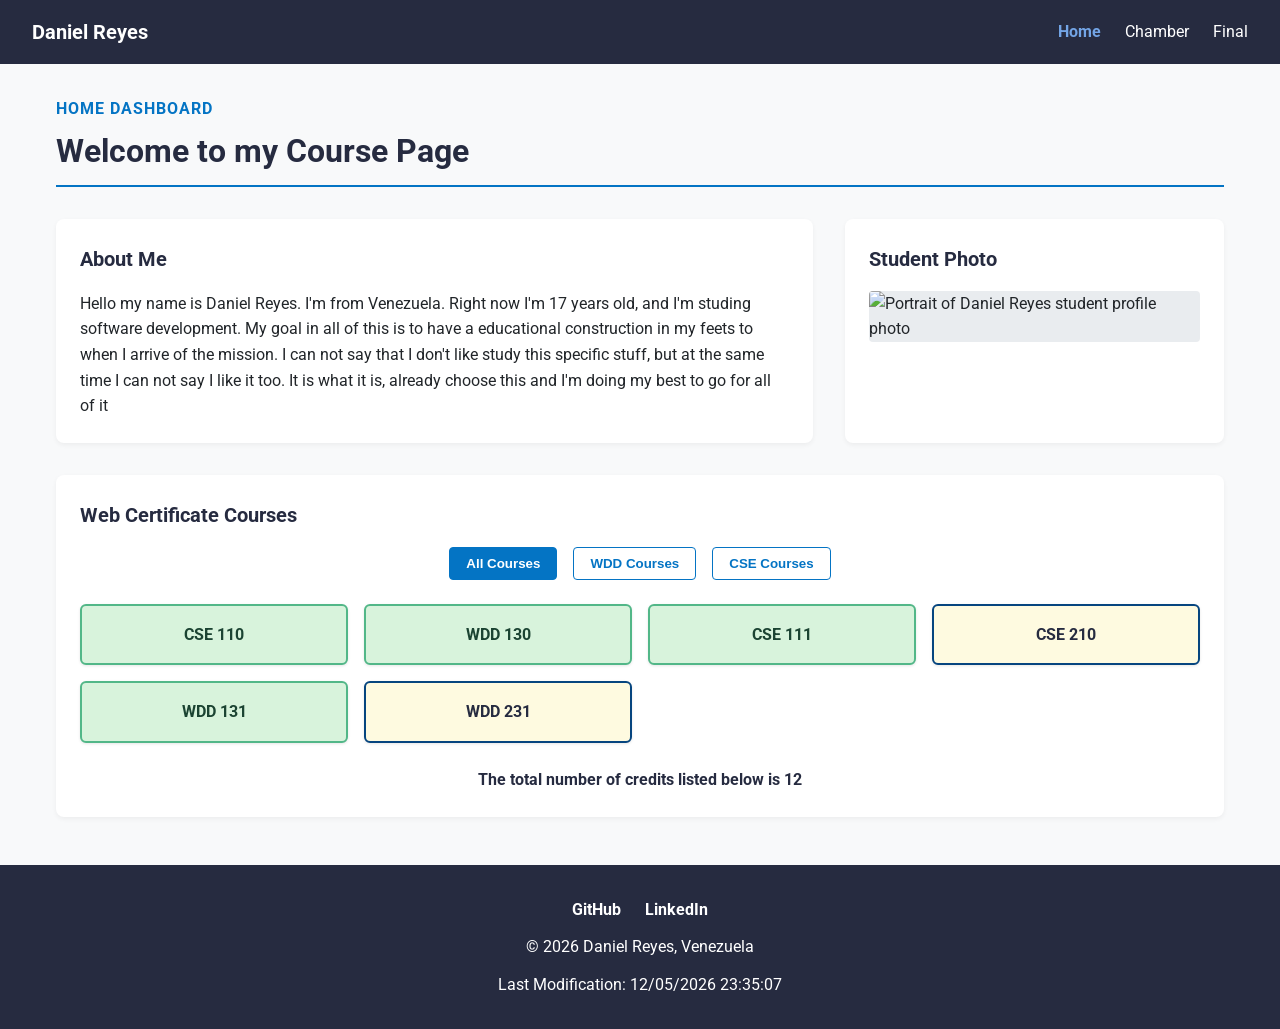
==== index.html @ 754c4720 "a" ====
<!DOCTYPE html>
<html lang="en">
<head>
    <meta charset="UTF-8">
    <meta name="viewport" content="width=device-width, initial-scale=1.0">
    <title>WDD 231 - Course Home Page</title>
    <meta name="description" content="Course home page for WDD 231 Web Frontend Development I at BYU-Idaho.">
    <meta name="author" content="Daniel Reyes">
    <link rel="preconnect" href="https://fonts.googleapis.com">
    <link rel="preconnect" href="https://fonts.gstatic.com" crossorigin>
    <link href="https://fonts.googleapis.com/css2?family=Roboto:wght@300;400;700&display=swap" rel="stylesheet">
    <link rel="stylesheet" href="styles/universal.css">
    <link rel="stylesheet" href="styles/main.css">
    <script src="scripts/main.js" defer></script>
</head>
<body>
    <header class="site-header">
        <div class="brand">
            <span class="site-title">Daniel Reyes</span>
            <button class="menu-toggle" id="menuToggle" aria-label="Toggle navigation menu">&#9776;</button>
        </div>
        <nav class="nav-bar" id="navBar">
            <ul class="nav-list">
                <li><a href="#" class="active">Home</a></li>
                <li><a href="#">Chamber</a></li>
                <li><a href="#">Final</a></li>
            </ul>
        </nav>
    </header>

    <main class="main-content">
        <section class="hero-section">
            <h2>Home Dashboard</h2>
            <h1>Welcome to my Course Page</h1>
        </section>

        <section class="profile-section">
            <div class="about-card">
                <h2>About Me</h2>
                <p>Hello my name is Daniel Reyes. I'm from Venezuela. Right now I'm 17 years old, and I'm studing software development. My goal in all of this is to have a educational construction in my feets to when I arrive of the mission. I can not say that I don't like study this specific stuff, but at the same time I can not say I like it too. It is what it is, already choose this and I'm doing my best to go for all of it</p>
            </div>
            <div class="photo-card">
                <h2>Student Photo</h2>
                <div class="photo-container">
                    <img src="images/studentphoto.jpeg" alt="Portrait of Daniel Reyes student profile photo">
                </div>
            </div>
        </section>

        <section class="courses-section">
            <h2>Web Certificate Courses</h2>
            <div class="filter-buttons">
                <button class="filter-btn active" data-filter="all">All Courses</button>
                <button class="filter-btn" data-filter="wdd">WDD Courses</button>
                <button class="filter-btn" data-filter="cse">CSE Courses</button>
            </div>
            <div class="courses-grid" id="coursesGrid"></div>
            <p class="credits-info" id="creditsInfo"></p>
        </section>
    </main>

    <footer class="site-footer">
        <div class="social-links">
            <a href="https://github.com" target="_blank" rel="noopener">GitHub</a>
            <a href="https://linkedin.com" target="_blank" rel="noopener">LinkedIn</a>
        </div>
        <p>&copy; <span id="currentYear"></span> Daniel Reyes, Venezuela</p>
        <p id="lastModified"></p>
    </footer>
</body>
</html>
---- styles/universal.css ----
* {
    box-sizing: border-box;
    margin: 0;
    padding: 0;
}

body {
    font-family: 'Roboto', sans-serif;
    background-color: #f8f9fa;
    color: #212529;
    line-height: 1.6;
}
---- styles/main.css ----
:root {
    --primary-color: #262B40;
    --secondary-color: #0474C4;
    --accent-color: #73A5E6;
    --bg-color: #f8f9fa;
    --card-bg: #ffffff;
    --text-color: #212529;
    --completed-bg: #d8f3dc;
    --completed-border: #52b788;
    --pending-bg: #fefae0;
    --pending-border: #06457F;
}

.site-header {
    background-color: var(--primary-color);
    color: #ffffff;
    display: flex;
    justify-content: space-between;
    align-items: center;
    padding: 1rem 2rem;
    position: relative;
}

.brand {
    display: flex;
    justify-content: space-between;
    align-items: center;
    width: 100%;
}

.site-title {
    font-size: 1.25rem;
    font-weight: 700;
}

.menu-toggle {
    background: none;
    border: none;
    color: #ffffff;
    font-size: 1.5rem;
    cursor: pointer;
    display: none;
}

.nav-list {
    list-style: none;
    display: flex;
    gap: 1.5rem;
}

.nav-list a {
    color: #ffffff;
    text-decoration: none;
    font-weight: 400;
    transition: color 0.2s ease;
}

.nav-list a:hover,
.nav-list a.active {
    color: var(--accent-color);
    font-weight: 700;
}

.main-content {
    max-width: 1200px;
    margin: 2rem auto;
    padding: 0 1rem;
    display: flex;
    flex-direction: column;
    gap: 2rem;
}

.hero-section h1 {
    font-size: 2rem;
    color: var(--primary-color);
    border-bottom: 2px solid var(--secondary-color);
    padding-bottom: 0.5rem;
}

.hero-section h2 {
    font-size: 1rem;
    color: var(--secondary-color);
    text-transform: uppercase;
    letter-spacing: 1px;
    margin-bottom: 0.25rem;
}

.profile-section {
    display: grid;
    grid-template-columns: 2fr 1fr;
    gap: 2rem;
}

.about-card, .photo-card, .courses-section {
    background-color: var(--card-bg);
    padding: 1.5rem;
    border-radius: 8px;
    box-shadow: 0 2px 5px rgba(0,0,0,0.05);
}

.about-card h2, .photo-card h2, .courses-section h2 {
    margin-bottom: 1rem;
    color: var(--primary-color);
    font-size: 1.25rem;
}

.photo-container {
    width: 100%;
    background-color: #e9ecef;
    border-radius: 4px;
    overflow: hidden;
    display: flex;
    justify-content: center;
    align-items: center;
}

.photo-container img {
    width: 100%;
    height: auto;
    display: block;
}

.filter-buttons {
    display: flex;
    gap: 1rem;
    margin-bottom: 1.5rem;
    justify-content: center;
}

.filter-btn {
    padding: 0.5rem 1rem;
    border: 1px solid var(--secondary-color);
    background-color: #ffffff;
    color: var(--secondary-color);
    cursor: pointer;
    border-radius: 4px;
    font-weight: 700;
    transition: all 0.2s ease;
}

.filter-btn:hover,
.filter-btn.active {
    background-color: var(--secondary-color);
    color: #ffffff;
}

.courses-grid {
    display: grid;
    grid-template-columns: repeat(auto-fit, minmax(220px, 1fr));
    gap: 1rem;
}

.course-card {
    padding: 1rem;
    border-radius: 6px;
    text-align: center;
    font-weight: 700;
    box-shadow: 0 1px 3px rgba(0,0,0,0.1);
}

.course-card.completed {
    background-color: var(--completed-bg);
    border: 2px solid var(--completed-border);
    color: #1b4332;
}

.course-card.pending {
    background-color: var(--pending-bg);
    border: 2px solid var(--pending-border);
    color: var(--primary-color);
}

.credits-info {
    margin-top: 1.5rem;
    text-align: center;
    font-weight: 700;
    color: var(--primary-color);
}

.site-footer {
    background-color: var(--primary-color);
    color: #ffffff;
    text-align: center;
    padding: 2rem 1rem;
    margin-top: 3rem;
    display: flex;
    flex-direction: column;
    gap: 0.75rem;
}

.social-links {
    display: flex;
    justify-content: center;
    gap: 1.5rem;
}

.social-links a {
    color: #ffffff;
    text-decoration: none;
    font-weight: 700;
}

.social-links a:hover {
    color: var(--accent-color);
}

@media (max-width: 768px) {
    .menu-toggle {
        display: block;
    }

    .nav-bar {
        display: none;
        width: 100%;
        position: absolute;
        top: 100%;
        left: 0;
        background-color: var(--primary-color);
        padding: 1rem 0;
        box-shadow: 0 4px 6px rgba(0,0,0,0.1);
    }

    .nav-bar.show {
        display: block;
    }

    .nav-list {
        flex-direction: column;
        align-items: center;
        gap: 1rem;
    }

    .profile-section {
        grid-template-columns: 1fr;
    }
}
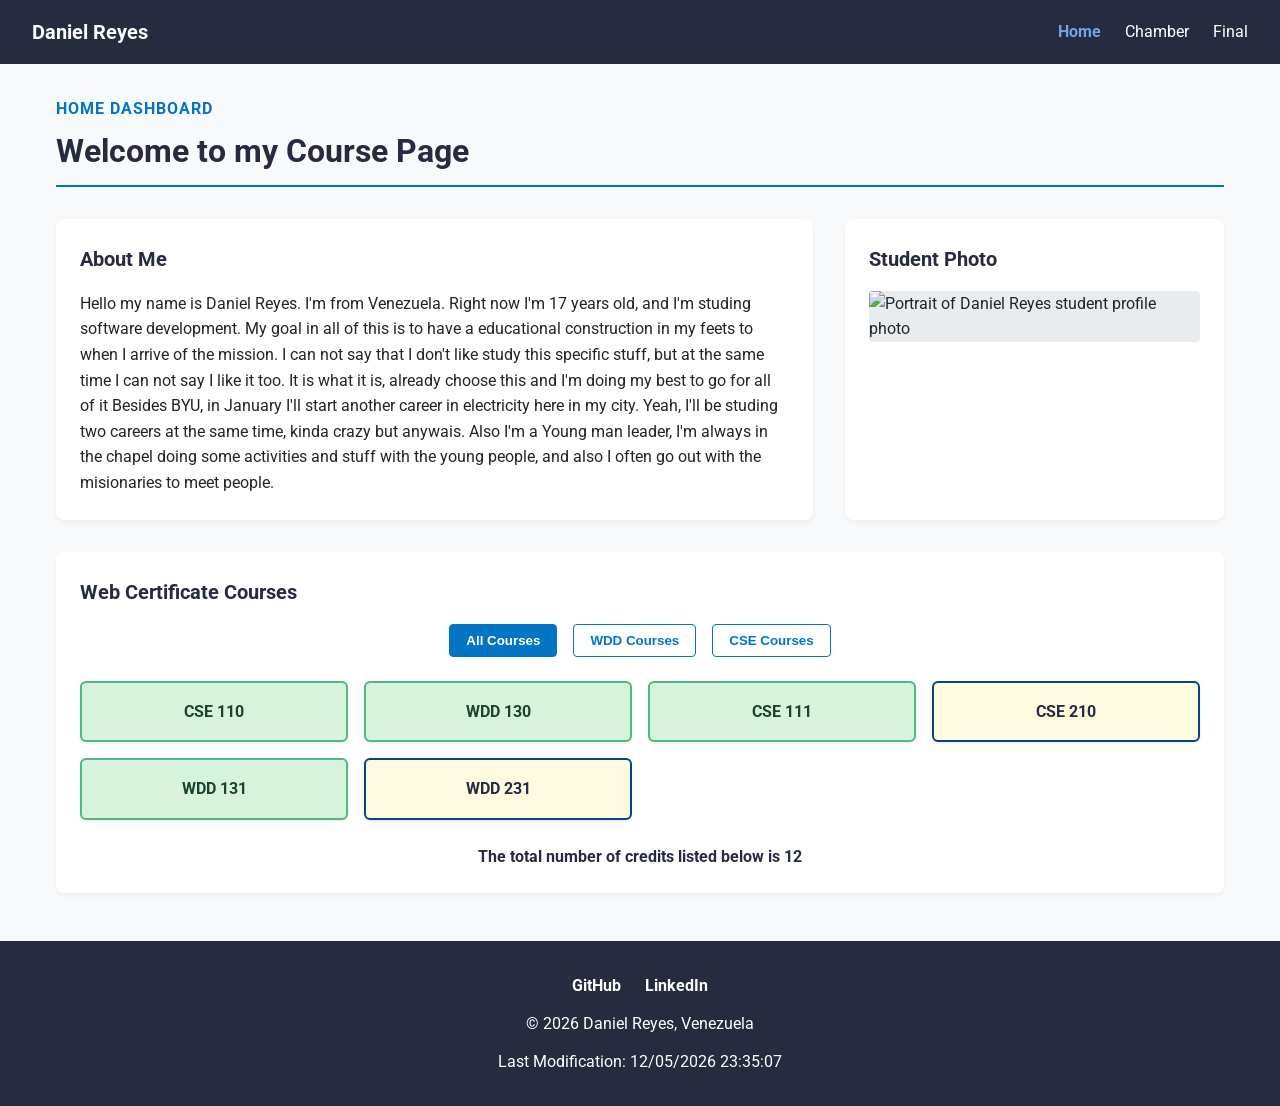
==== commit 6798568f: "a" ====
--- a/index.html
+++ b/index.html
@@ -37,7 +37,10 @@
         <section class="profile-section">
             <div class="about-card">
                 <h2>About Me</h2>
-                <p>Hello my name is Daniel Reyes. I'm from Venezuela. Right now I'm 17 years old, and I'm studing software development. My goal in all of this is to have a educational construction in my feets to when I arrive of the mission. I can not say that I don't like study this specific stuff, but at the same time I can not say I like it too. It is what it is, already choose this and I'm doing my best to go for all of it</p>
+                <p>Hello my name is Daniel Reyes. I'm from Venezuela. Right now I'm 17 years old, and I'm studing software development. My goal in all of this is to have a educational construction in my feets to when I arrive of the mission. I can not say that I don't like study this specific stuff, but at the same time I can not say I like it too. It is what it is, already choose this and I'm doing my best to go for all of it
+                    Besides BYU, in January I'll start another career in electricity here in my city. Yeah, I'll be studing two careers at the same time, kinda crazy but anywais.
+                    Also I'm a Young man leader, I'm always in the chapel doing some activities and stuff with the young people, and also I often go out with the misionaries to meet people.
+                </p>
             </div>
             <div class="photo-card">
                 <h2>Student Photo</h2>
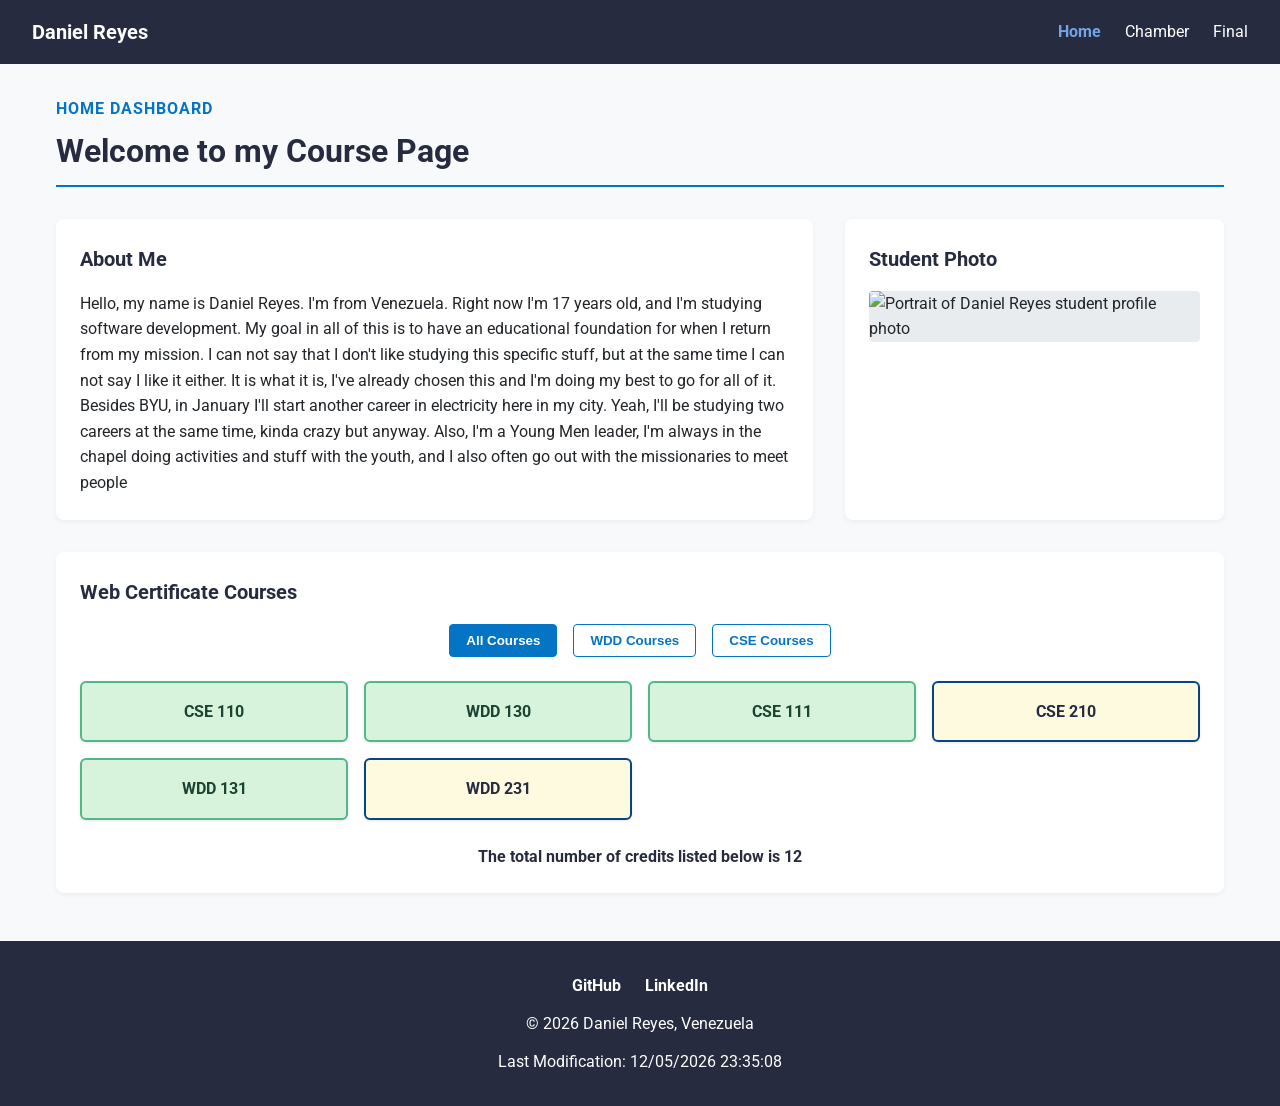
==== commit df2f3b2d: "aa" ====
--- a/index.html
+++ b/index.html
@@ -37,9 +37,12 @@
         <section class="profile-section">
             <div class="about-card">
                 <h2>About Me</h2>
-                <p>Hello my name is Daniel Reyes. I'm from Venezuela. Right now I'm 17 years old, and I'm studing software development. My goal in all of this is to have a educational construction in my feets to when I arrive of the mission. I can not say that I don't like study this specific stuff, but at the same time I can not say I like it too. It is what it is, already choose this and I'm doing my best to go for all of it
-                    Besides BYU, in January I'll start another career in electricity here in my city. Yeah, I'll be studing two careers at the same time, kinda crazy but anywais.
-                    Also I'm a Young man leader, I'm always in the chapel doing some activities and stuff with the young people, and also I often go out with the misionaries to meet people.
+                <p>Hello, my name is Daniel Reyes. I'm from Venezuela. Right now I'm 17 years old, and I'm studying software development. My goal in all of this is to have an educational foundation for when I return from my mission. I can not say that I don't like studying this specific stuff, but at the same time I can not say I like it either.
+                     It is what it is, I've already chosen this and I'm doing my best to go for all of it.
+                      Besides BYU, in January I'll start another career in electricity here in my city. Yeah, I'll be studying
+                       two careers at the same time, kinda crazy but anyway. Also, I'm a Young Men leader, I'm always in the
+                        chapel doing activities and stuff with the youth, and I also often go out with the missionaries to meet
+                         people
                 </p>
             </div>
             <div class="photo-card">
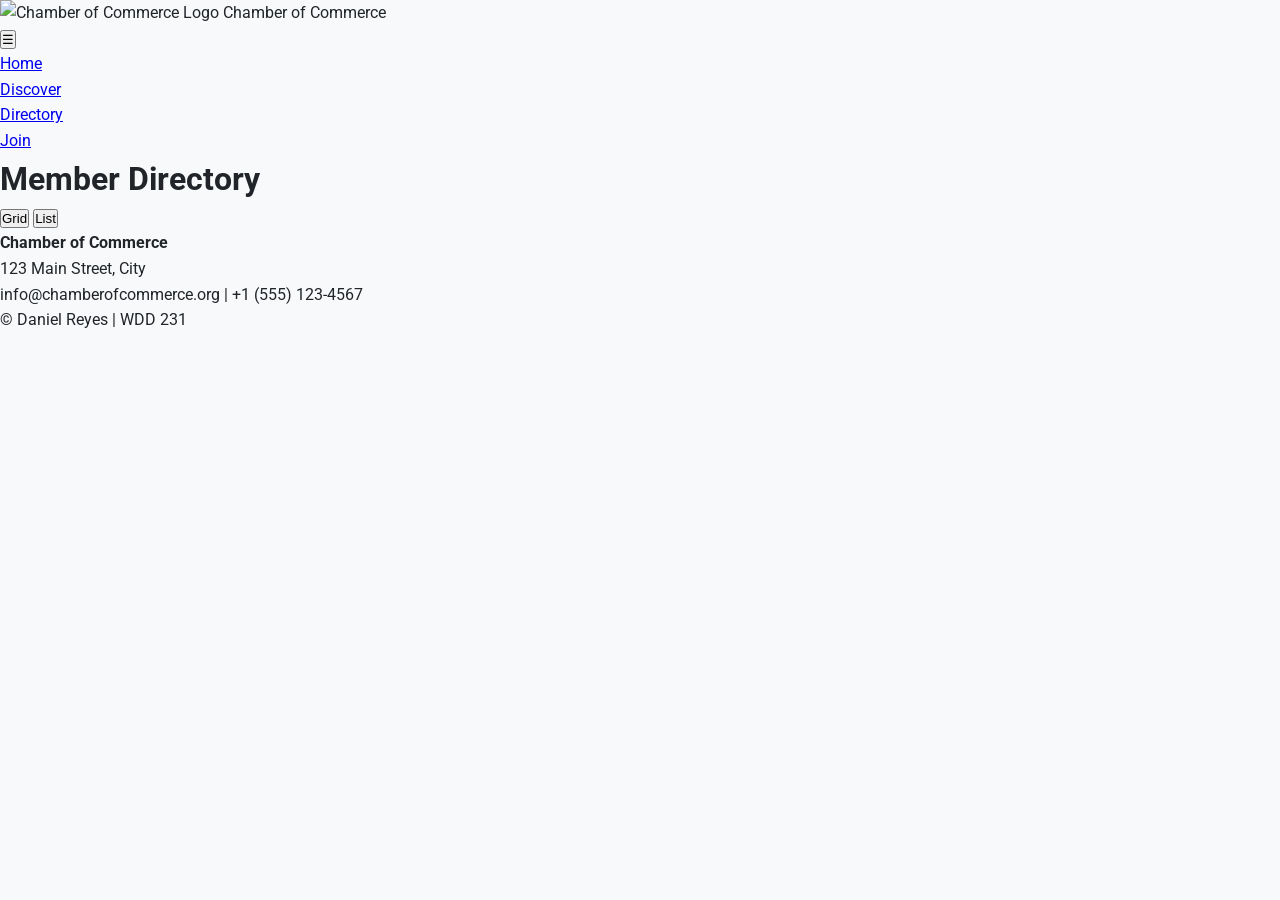
==== commit 48acbcf5: "a" ====
--- a/index.html
+++ b/index.html
@@ -3,75 +3,60 @@
 <head>
     <meta charset="UTF-8">
     <meta name="viewport" content="width=device-width, initial-scale=1.0">
-    <title>WDD 231 - Course Home Page</title>
-    <meta name="description" content="Course home page for WDD 231 Web Frontend Development I at BYU-Idaho.">
+    <title>Member Directory - Chamber of Commerce</title>
+    <meta name="description" content="Official directory of businesses and member partners of the Chamber of Commerce. Find local partners, membership levels, and contact details.">
     <meta name="author" content="Daniel Reyes">
+    <meta property="og:title" content="Member Directory - Chamber of Commerce Partners">
+    <meta property="og:description" content="Explore the official directory of local businesses and partners in our Chamber of Commerce. Connect with trusted services and community members today.">
+    <meta property="og:image" content="https://TU-USUARIO.github.io/wdd231/chamber/images/logo.svg">
+    <meta property="og:url" content="https://TU-USUARIO.github.io/wdd231/chamber/directory.html">
+    <meta property="og:type" content="website">
+    <link rel="icon" href="images/logo.svg">
     <link rel="preconnect" href="https://fonts.googleapis.com">
     <link rel="preconnect" href="https://fonts.gstatic.com" crossorigin>
-    <link href="https://fonts.googleapis.com/css2?family=Roboto:wght@300;400;700&display=swap" rel="stylesheet">
-    <link rel="stylesheet" href="styles/universal.css">
-    <link rel="stylesheet" href="styles/main.css">
-    <script src="scripts/main.js" defer></script>
+    <link href="https://fonts.googleapis.com/css2?family=Roboto:wght@400;700&display=swap" rel="stylesheet">
+    <link rel="stylesheet" href="styles/base.css">
+    <link rel="stylesheet" href="styles/chamber.css">
+    <script src="scripts/chamber.js" defer></script>
 </head>
 <body>
     <header class="site-header">
-        <div class="brand">
-            <span class="site-title">Daniel Reyes</span>
-            <button class="menu-toggle" id="menuToggle" aria-label="Toggle navigation menu">&#9776;</button>
+        <div class="brand-container">
+            <img src="images/logo.svg" alt="Chamber of Commerce Logo" class="site-logo">
+            <span class="site-title">Chamber of Commerce</span>
         </div>
-        <nav class="nav-bar" id="navBar">
-            <ul class="nav-list">
-                <li><a href="#" class="active">Home</a></li>
-                <li><a href="#">Chamber</a></li>
-                <li><a href="#">Final</a></li>
+        <button class="menu-toggle" id="menuToggle" aria-label="Toggle navigation menu">&#9776;</button>
+        <nav class="nav-container">
+            <ul class="nav-list" id="navList">
+                <li><a href="index.html">Home</a></li>
+                <li><a href="discover.html">Discover</a></li>
+                <li><a href="directory.html" class="active">Directory</a></li>
+                <li><a href="join.html">Join</a></li>
             </ul>
         </nav>
     </header>
 
     <main class="main-content">
-        <section class="hero-section">
-            <h2>Home Dashboard</h2>
-            <h1>Welcome to my Course Page</h1>
-        </section>
+        <h1>Member Directory</h1>
+        
+        <div class="view-toggle">
+            <button class="view-btn active" id="gridBtn" aria-label="Grid view">Grid</button>
+            <button class="view-btn" id="listBtn" aria-label="List view">List</button>
+        </div>
 
-        <section class="profile-section">
-            <div class="about-card">
-                <h2>About Me</h2>
-                <p>Hello, my name is Daniel Reyes. I'm from Venezuela. Right now I'm 17 years old, and I'm studying software development. My goal in all of this is to have an educational foundation for when I return from my mission. I can not say that I don't like studying this specific stuff, but at the same time I can not say I like it either.
-                     It is what it is, I've already chosen this and I'm doing my best to go for all of it.
-                      Besides BYU, in January I'll start another career in electricity here in my city. Yeah, I'll be studying
-                       two careers at the same time, kinda crazy but anyway. Also, I'm a Young Men leader, I'm always in the
-                        chapel doing activities and stuff with the youth, and I also often go out with the missionaries to meet
-                         people
-                </p>
-            </div>
-            <div class="photo-card">
-                <h2>Student Photo</h2>
-                <div class="photo-container">
-                    <img src="images/studentphoto.jpeg" alt="Portrait of Daniel Reyes student profile photo">
-                </div>
-            </div>
-        </section>
-
-        <section class="courses-section">
-            <h2>Web Certificate Courses</h2>
-            <div class="filter-buttons">
-                <button class="filter-btn active" data-filter="all">All Courses</button>
-                <button class="filter-btn" data-filter="wdd">WDD Courses</button>
-                <button class="filter-btn" data-filter="cse">CSE Courses</button>
-            </div>
-            <div class="courses-grid" id="coursesGrid"></div>
-            <p class="credits-info" id="creditsInfo"></p>
-        </section>
+        <div class="members-grid grid" id="membersContainer"></div>
     </main>
 
     <footer class="site-footer">
-        <div class="social-links">
-            <a href="https://github.com" target="_blank" rel="noopener">GitHub</a>
-            <a href="https://linkedin.com" target="_blank" rel="noopener">LinkedIn</a>
+        <div class="footer-info">
+            <p><strong>Chamber of Commerce</strong></p>
+            <p>123 Main Street, City</p>
+            <p>info@chamberofcommerce.org | +1 (555) 123-4567</p>
         </div>
-        <p>&copy; <span id="currentYear"></span> Daniel Reyes, Venezuela</p>
-        <p id="lastModified"></p>
+        <div class="footer-meta">
+            <p>&copy; <span id="currentYear"></span> Daniel Reyes | WDD 231</p>
+            <p id="lastModified"></p>
+        </div>
     </footer>
 </body>
 </html>
--- a/styles/base.css
+++ b/styles/base.css
@@ -0,0 +1,12 @@
+* {
+    box-sizing: border-box;
+    margin: 0;
+    padding: 0;
+}
+
+body {
+    font-family: 'Roboto', sans-serif;
+    background-color: #f8f9fa;
+    color: #212529;
+    line-height: 1.6;
+}
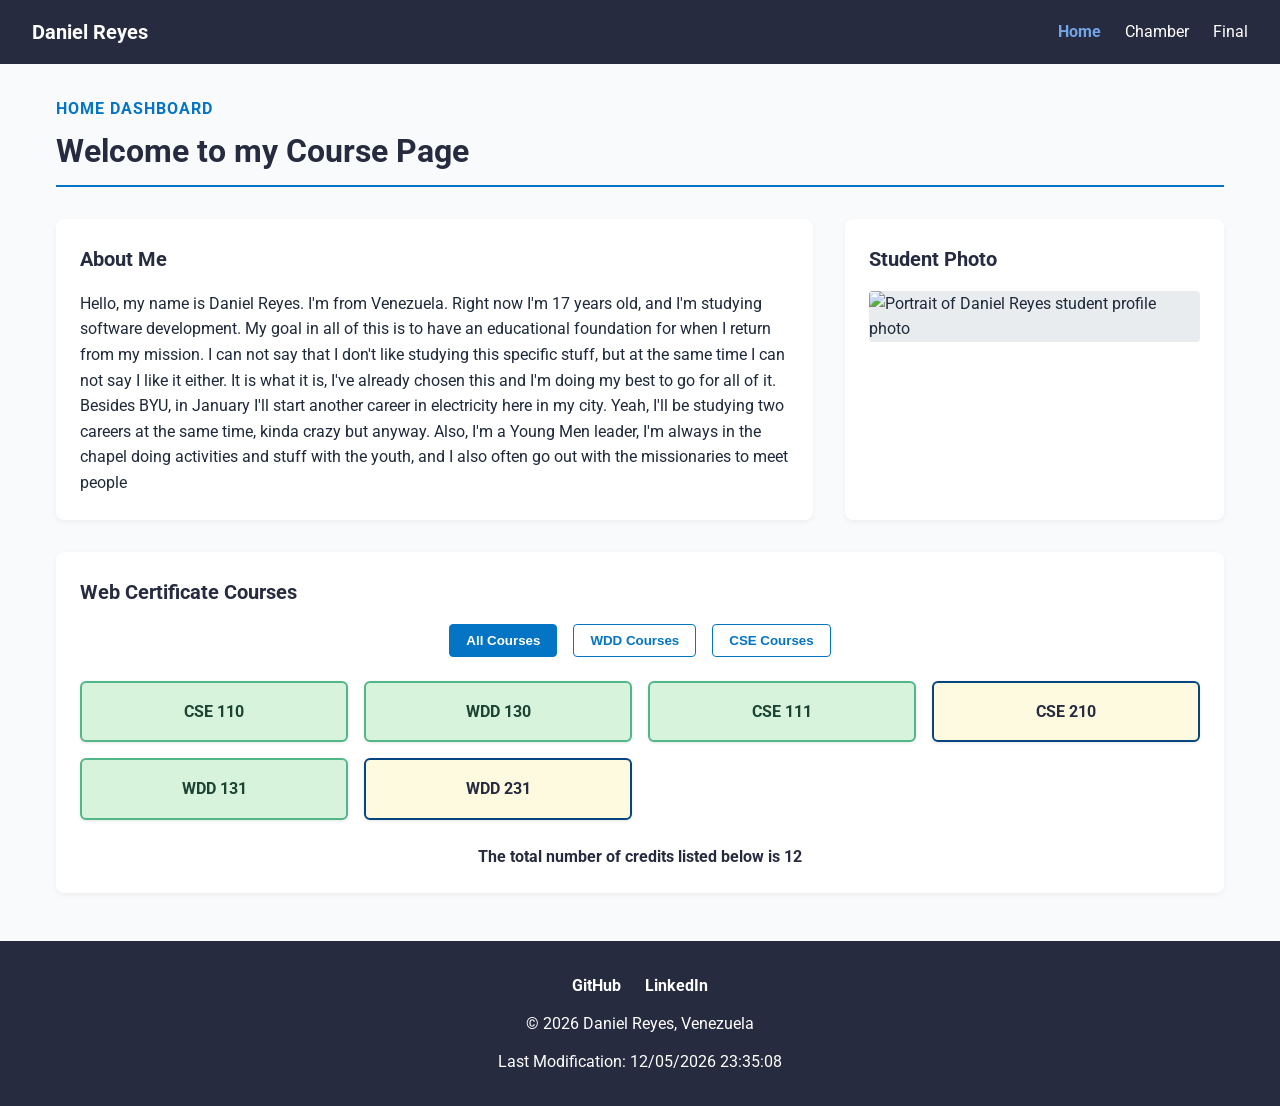
==== commit a9783231: "aa" ====
--- a/index.html
+++ b/index.html
@@ -1,62 +1,77 @@
-<!DOCTYPE html>
-<html lang="en">
-<head>
-    <meta charset="UTF-8">
-    <meta name="viewport" content="width=device-width, initial-scale=1.0">
-    <title>Member Directory - Chamber of Commerce</title>
-    <meta name="description" content="Official directory of businesses and member partners of the Chamber of Commerce. Find local partners, membership levels, and contact details.">
-    <meta name="author" content="Daniel Reyes">
-    <meta property="og:title" content="Member Directory - Chamber of Commerce Partners">
-    <meta property="og:description" content="Explore the official directory of local businesses and partners in our Chamber of Commerce. Connect with trusted services and community members today.">
-    <meta property="og:image" content="https://TU-USUARIO.github.io/wdd231/chamber/images/logo.svg">
-    <meta property="og:url" content="https://TU-USUARIO.github.io/wdd231/chamber/directory.html">
-    <meta property="og:type" content="website">
-    <link rel="icon" href="images/logo.svg">
-    <link rel="preconnect" href="https://fonts.googleapis.com">
-    <link rel="preconnect" href="https://fonts.gstatic.com" crossorigin>
-    <link href="https://fonts.googleapis.com/css2?family=Roboto:wght@400;700&display=swap" rel="stylesheet">
-    <link rel="stylesheet" href="styles/base.css">
-    <link rel="stylesheet" href="styles/chamber.css">
-    <script src="scripts/chamber.js" defer></script>
-</head>
-<body>
-    <header class="site-header">
-        <div class="brand-container">
-            <img src="images/logo.svg" alt="Chamber of Commerce Logo" class="site-logo">
-            <span class="site-title">Chamber of Commerce</span>
-        </div>
-        <button class="menu-toggle" id="menuToggle" aria-label="Toggle navigation menu">&#9776;</button>
-        <nav class="nav-container">
-            <ul class="nav-list" id="navList">
-                <li><a href="index.html">Home</a></li>
-                <li><a href="discover.html">Discover</a></li>
-                <li><a href="directory.html" class="active">Directory</a></li>
-                <li><a href="join.html">Join</a></li>
-            </ul>
-        </nav>
-    </header>
+    <!DOCTYPE html>
+    <html lang="en">
+    <head>
+        <meta charset="UTF-8">
+        <meta name="viewport" content="width=device-width, initial-scale=1.0">
+        <title>WDD 231 - Course Home Page</title>
+        <meta name="description" content="Course home page for WDD 231 Web Frontend Development I at BYU-Idaho.">
+        <meta name="author" content="Daniel Reyes">
+        <link rel="preconnect" href="https://fonts.googleapis.com">
+        <link rel="preconnect" href="https://fonts.gstatic.com" crossorigin>
+        <link href="https://fonts.googleapis.com/css2?family=Roboto:wght@300;400;700&display=swap" rel="stylesheet">
+        <link rel="stylesheet" href="styles/base.css">
+        <link rel="stylesheet" href="styles/main.css">
+        <script src="scripts/main.js" defer></script>
+    </head>
+    <body>
+        <header class="site-header">
+            <div class="brand">
+                <span class="site-title">Daniel Reyes</span>
+                <button class="menu-toggle" id="menuToggle" aria-label="Toggle navigation menu">&#9776;</button>
+            </div>
+            <nav class="nav-bar" id="navBar">
+                <ul class="nav-list">
+                    <li><a href="#" class="active">Home</a></li>
+                    <li><a href="#">Chamber</a></li>
+                    <li><a href="#">Final</a></li>
+                </ul>
+            </nav>
+        </header>
 
-    <main class="main-content">
-        <h1>Member Directory</h1>
-        
-        <div class="view-toggle">
-            <button class="view-btn active" id="gridBtn" aria-label="Grid view">Grid</button>
-            <button class="view-btn" id="listBtn" aria-label="List view">List</button>
-        </div>
+        <main class="main-content">
+            <section class="hero-section">
+                <h2>Home Dashboard</h2>
+                <h1>Welcome to my Course Page</h1>
+            </section>
 
-        <div class="members-grid grid" id="membersContainer"></div>
-    </main>
+            <section class="profile-section">
+                <div class="about-card">
+                    <h2>About Me</h2>
+                    <p>Hello, my name is Daniel Reyes. I'm from Venezuela. Right now I'm 17 years old, and I'm studying software development. My goal in all of this is to have an educational foundation for when I return from my mission. I can not say that I don't like studying this specific stuff, but at the same time I can not say I like it either.
+                        It is what it is, I've already chosen this and I'm doing my best to go for all of it.
+                        Besides BYU, in January I'll start another career in electricity here in my city. Yeah, I'll be studying
+                        two careers at the same time, kinda crazy but anyway. Also, I'm a Young Men leader, I'm always in the
+                            chapel doing activities and stuff with the youth, and I also often go out with the missionaries to meet
+                            people
+                    </p>
+                </div>
+                <div class="photo-card">
+                    <h2>Student Photo</h2>
+                    <div class="photo-container">
+                        <img src="images/studentphoto.jpeg" alt="Portrait of Daniel Reyes student profile photo">
+                    </div>
+                </div>
+            </section>
 
-    <footer class="site-footer">
-        <div class="footer-info">
-            <p><strong>Chamber of Commerce</strong></p>
-            <p>123 Main Street, City</p>
-            <p>info@chamberofcommerce.org | +1 (555) 123-4567</p>
-        </div>
-        <div class="footer-meta">
-            <p>&copy; <span id="currentYear"></span> Daniel Reyes | WDD 231</p>
+            <section class="courses-section">
+                <h2>Web Certificate Courses</h2>
+                <div class="filter-buttons">
+                    <button class="filter-btn active" data-filter="all">All Courses</button>
+                    <button class="filter-btn" data-filter="wdd">WDD Courses</button>
+                    <button class="filter-btn" data-filter="cse">CSE Courses</button>
+                </div>
+                <div class="courses-grid" id="coursesGrid"></div>
+                <p class="credits-info" id="creditsInfo"></p>
+            </section>
+        </main>
+
+        <footer class="site-footer">
+            <div class="social-links">
+                <a href="https://github.com" target="_blank" rel="noopener">GitHub</a>
+                <a href="https://linkedin.com" target="_blank" rel="noopener">LinkedIn</a>
+            </div>
+            <p>&copy; <span id="currentYear"></span> Daniel Reyes, Venezuela</p>
             <p id="lastModified"></p>
-        </div>
-    </footer>
-</body>
-</html>+        </footer>
+    </body>
+    </html>
--- a/styles/base.css
+++ b/styles/base.css
@@ -6,7 +6,7 @@
 
 body {
     font-family: 'Roboto', sans-serif;
-    background-color: #f8f9fa;
-    color: #212529;
+    background-color: #f8fafc;
+    color: #1e293b;
     line-height: 1.6;
 }
--- a/styles/main.css
+++ b/styles/main.css
@@ -0,0 +1,236 @@
+:root {
+    --primary-color: #262B40;
+    --secondary-color: #0474C4;
+    --accent-color: #73A5E6;
+    --bg-color: #f8f9fa;
+    --card-bg: #ffffff;
+    --text-color: #212529;
+    --completed-bg: #d8f3dc;
+    --completed-border: #52b788;
+    --pending-bg: #fefae0;
+    --pending-border: #06457F;
+}
+
+.site-header {
+    background-color: var(--primary-color);
+    color: #ffffff;
+    display: flex;
+    justify-content: space-between;
+    align-items: center;
+    padding: 1rem 2rem;
+    position: relative;
+}
+
+.brand {
+    display: flex;
+    justify-content: space-between;
+    align-items: center;
+    width: 100%;
+}
+
+.site-title {
+    font-size: 1.25rem;
+    font-weight: 700;
+}
+
+.menu-toggle {
+    background: none;
+    border: none;
+    color: #ffffff;
+    font-size: 1.5rem;
+    cursor: pointer;
+    display: none;
+}
+
+.nav-list {
+    list-style: none;
+    display: flex;
+    gap: 1.5rem;
+}
+
+.nav-list a {
+    color: #ffffff;
+    text-decoration: none;
+    font-weight: 400;
+    transition: color 0.2s ease;
+}
+
+.nav-list a:hover,
+.nav-list a.active {
+    color: var(--accent-color);
+    font-weight: 700;
+}
+
+.main-content {
+    max-width: 1200px;
+    margin: 2rem auto;
+    padding: 0 1rem;
+    display: flex;
+    flex-direction: column;
+    gap: 2rem;
+}
+
+.hero-section h1 {
+    font-size: 2rem;
+    color: var(--primary-color);
+    border-bottom: 2px solid var(--secondary-color);
+    padding-bottom: 0.5rem;
+}
+
+.hero-section h2 {
+    font-size: 1rem;
+    color: var(--secondary-color);
+    text-transform: uppercase;
+    letter-spacing: 1px;
+    margin-bottom: 0.25rem;
+}
+
+.profile-section {
+    display: grid;
+    grid-template-columns: 2fr 1fr;
+    gap: 2rem;
+}
+
+.about-card, .photo-card, .courses-section {
+    background-color: var(--card-bg);
+    padding: 1.5rem;
+    border-radius: 8px;
+    box-shadow: 0 2px 5px rgba(0,0,0,0.05);
+}
+
+.about-card h2, .photo-card h2, .courses-section h2 {
+    margin-bottom: 1rem;
+    color: var(--primary-color);
+    font-size: 1.25rem;
+}
+
+.photo-container {
+    width: 100%;
+    background-color: #e9ecef;
+    border-radius: 4px;
+    overflow: hidden;
+    display: flex;
+    justify-content: center;
+    align-items: center;
+}
+
+.photo-container img {
+    width: 100%;
+    height: auto;
+    display: block;
+}
+
+.filter-buttons {
+    display: flex;
+    gap: 1rem;
+    margin-bottom: 1.5rem;
+    justify-content: center;
+}
+
+.filter-btn {
+    padding: 0.5rem 1rem;
+    border: 1px solid var(--secondary-color);
+    background-color: #ffffff;
+    color: var(--secondary-color);
+    cursor: pointer;
+    border-radius: 4px;
+    font-weight: 700;
+    transition: all 0.2s ease;
+}
+
+.filter-btn:hover,
+.filter-btn.active {
+    background-color: var(--secondary-color);
+    color: #ffffff;
+}
+
+.courses-grid {
+    display: grid;
+    grid-template-columns: repeat(auto-fit, minmax(220px, 1fr));
+    gap: 1rem;
+}
+
+.course-card {
+    padding: 1rem;
+    border-radius: 6px;
+    text-align: center;
+    font-weight: 700;
+    box-shadow: 0 1px 3px rgba(0,0,0,0.1);
+}
+
+.course-card.completed {
+    background-color: var(--completed-bg);
+    border: 2px solid var(--completed-border);
+    color: #1b4332;
+}
+
+.course-card.pending {
+    background-color: var(--pending-bg);
+    border: 2px solid var(--pending-border);
+    color: var(--primary-color);
+}
+
+.credits-info {
+    margin-top: 1.5rem;
+    text-align: center;
+    font-weight: 700;
+    color: var(--primary-color);
+}
+
+.site-footer {
+    background-color: var(--primary-color);
+    color: #ffffff;
+    text-align: center;
+    padding: 2rem 1rem;
+    margin-top: 3rem;
+    display: flex;
+    flex-direction: column;
+    gap: 0.75rem;
+}
+
+.social-links {
+    display: flex;
+    justify-content: center;
+    gap: 1.5rem;
+}
+
+.social-links a {
+    color: #ffffff;
+    text-decoration: none;
+    font-weight: 700;
+}
+
+.social-links a:hover {
+    color: var(--accent-color);
+}
+
+@media (max-width: 768px) {
+    .menu-toggle {
+        display: block;
+    }
+
+    .nav-bar {
+        display: none;
+        width: 100%;
+        position: absolute;
+        top: 100%;
+        left: 0;
+        background-color: var(--primary-color);
+        padding: 1rem 0;
+        box-shadow: 0 4px 6px rgba(0,0,0,0.1);
+    }
+
+    .nav-bar.show {
+        display: block;
+    }
+
+    .nav-list {
+        flex-direction: column;
+        align-items: center;
+        gap: 1rem;
+    }
+
+    .profile-section {
+        grid-template-columns: 1fr;
+    }
+}
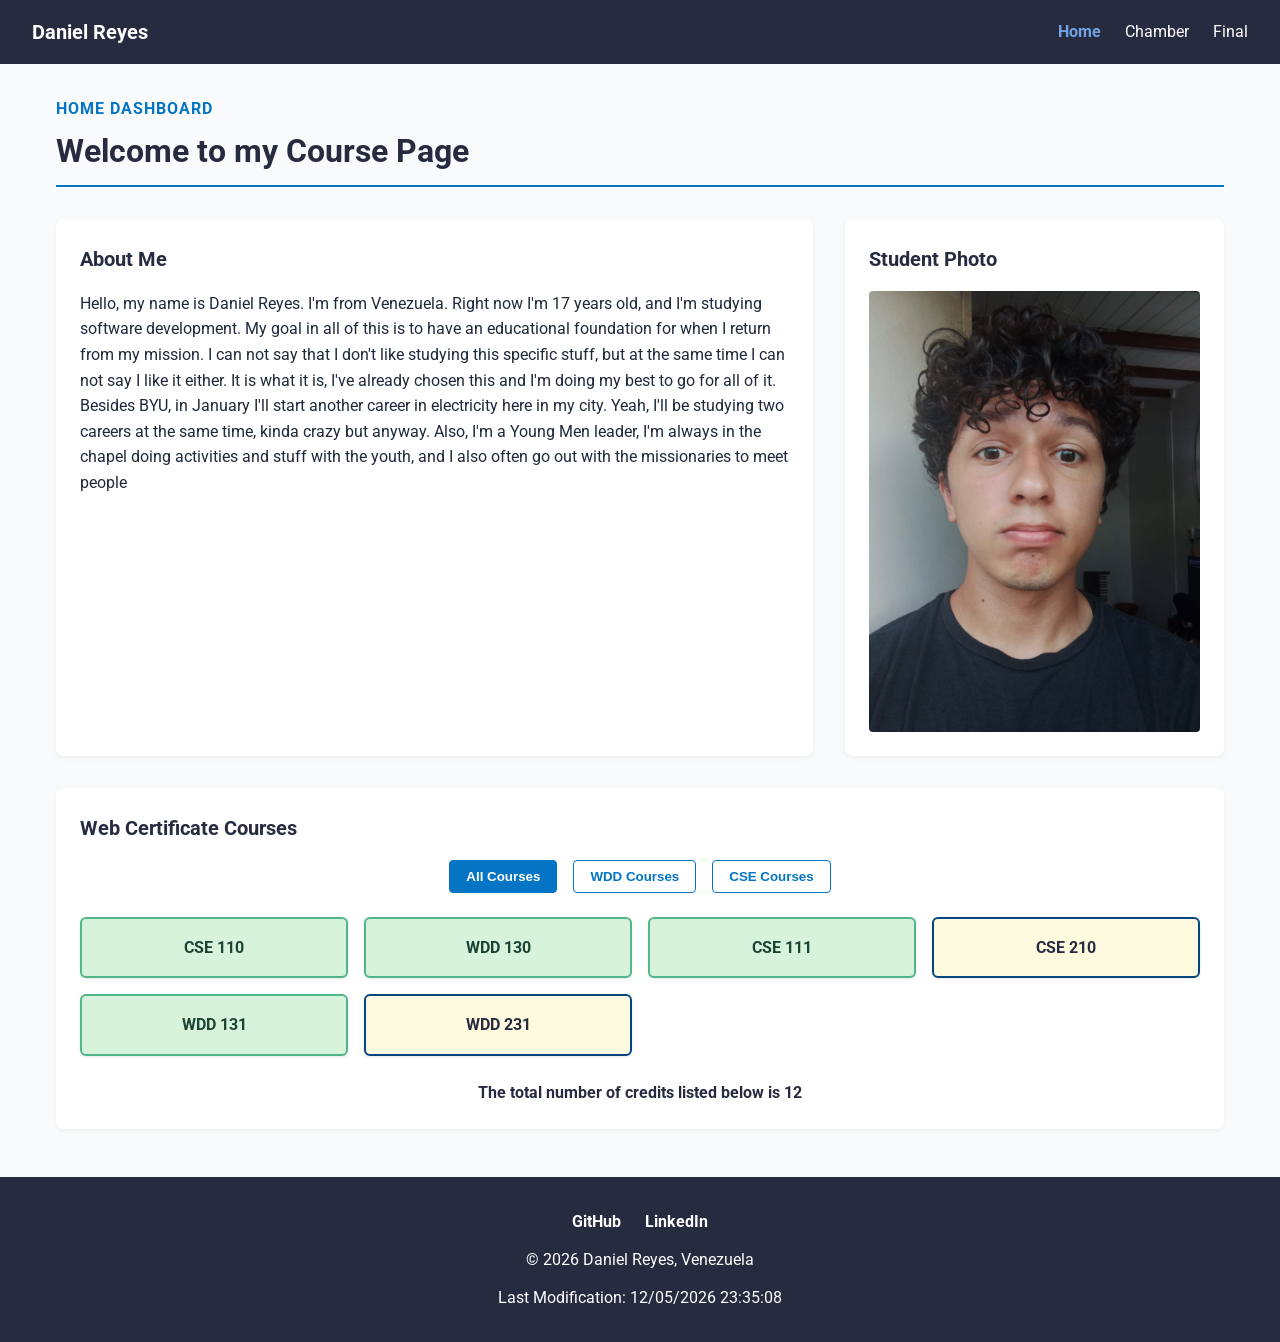
==== commit 258e75e0: "a" ====
--- a/index.html
+++ b/index.html
@@ -48,7 +48,7 @@
                 <div class="photo-card">
                     <h2>Student Photo</h2>
                     <div class="photo-container">
-                        <img src="images/studentphoto.jpeg" alt="Portrait of Daniel Reyes student profile photo">
+                        <img src="images/studentPhoto.jpeg" alt="Portrait of Daniel Reyes student profile photo">
                     </div>
                 </div>
             </section>
